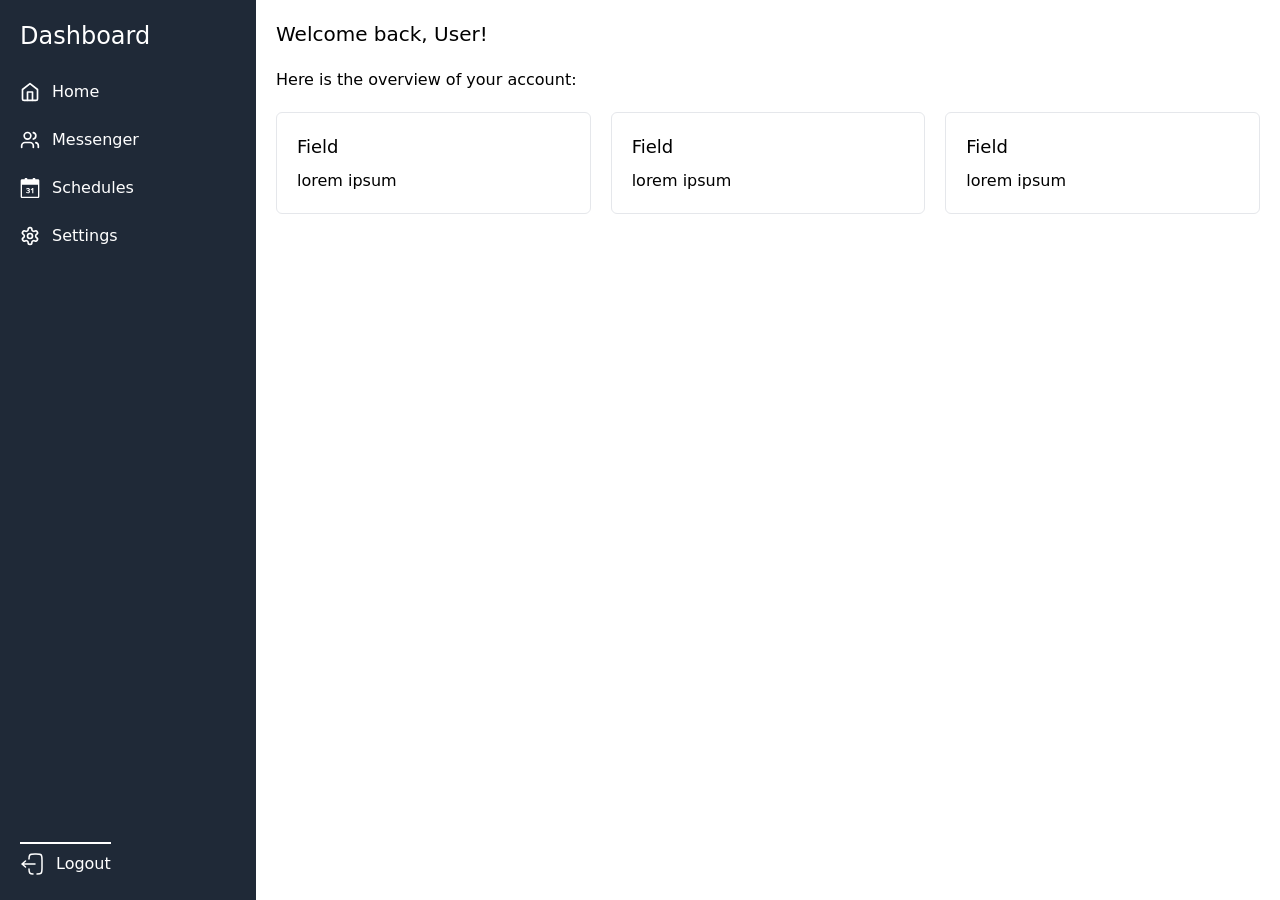
==== public/page_index.html @ b96d60a2 "UI for schedule" ====
<!DOCTYPE html>
<html lang="en">
<head>
    <meta charset="UTF-8">
    <meta name="viewport" content="width=device-width, initial-scale=1.0">
    <title>index</title>
    <!-- Include Tailwind CSS -->
    <link rel="stylesheet" href="styles.css">
    <script src="script.js" defer></script>
    <style>
      .container {
      position: relative;
      height: 200px; /* Set the height of your container */
      border: 1px solid #ccc; /* Optional: Add a border for better visualization */
    }

    .bottom-content {
      position: absolute;
      bottom: 1em;
    }
    </style>
    <!--  -->
</head>
<body>
  <div class="h-screen w-full flex flex-col lg:flex-row">
    <nav class="w-full lg:w-64 bg-gray-800 text-white p-5">
      <h1 class="text-2xl mb-5">Dashboard</h1>
      <ul class="space-y-2">
        <li>
          <a class="flex items-center gap-3 py-2" href="#">
            <svg
              xmlns="http://www.w3.org/2000/svg"
              width="24"
              height="24"
              viewBox="0 0 24 24"
              fill="none"
              stroke="currentColor"
              stroke-width="2"
              stroke-linecap="round"
              stroke-linejoin="round"
              class="h-5 w-5"
            >
              <path d="m3 9 9-7 9 7v11a2 2 0 0 1-2 2H5a2 2 0 0 1-2-2z"></path>
              <polyline points="9 22 9 12 15 12 15 22"></polyline>
            </svg>
            <span>Home</span>
          </a>
        </li>
        <li>
          <a class="flex items-center gap-3 py-2" href="page_chatwindow-main.html">
            <svg
              xmlns="http://www.w3.org/2000/svg"
              width="24"
              height="24"
              viewBox="0 0 24 24"
              fill="none"
              stroke="currentColor"
              stroke-width="2"
              stroke-linecap="round"
              stroke-linejoin="round"
              class="h-5 w-5"
            >
              <path d="M16 21v-2a4 4 0 0 0-4-4H6a4 4 0 0 0-4 4v2"></path>
              <circle cx="9" cy="7" r="4"></circle>
              <path d="M22 21v-2a4 4 0 0 0-3-3.87"></path>
              <path d="M16 3.13a4 4 0 0 1 0 7.75"></path>
            </svg>
            <span>Messenger</span>
          </a>
        </li>
        <li>
          <a class="flex items-center gap-3 py-2" href="page_schedules-main.html">
            <svg 
              width="24" 
              height="24" 
              class="h-5 w-5" 
              viewBox="-0.5 0 15 15" 
              xmlns="http://www.w3.org/2000/svg" 
              fill="#ffffff"
              >
              <g 
              id="SVGRepo_tracerCarrier" stroke-linecap="round" stroke-linejoin="round"></g><g id="SVGRepo_iconCarrier"> <path fill="#ffffff" fill-rule="evenodd" d="M107,154.006845 C107,153.45078 107.449949,153 108.006845,153 L119.993155,153 C120.54922,153 121,153.449949 121,154.006845 L121,165.993155 C121,166.54922 120.550051,167 119.993155,167 L108.006845,167 C107.45078,167 107,166.550051 107,165.993155 L107,154.006845 Z M108,157 L120,157 L120,166 L108,166 L108,157 Z M116.5,163.5 L116.5,159.5 L115.757485,159.5 L114.5,160.765367 L114.98503,161.275112 L115.649701,160.597451 L115.649701,163.5 L116.5,163.5 Z M112.5,163.5 C113.412548,163.5 114,163.029753 114,162.362119 C114,161.781567 113.498099,161.473875 113.110266,161.433237 C113.532319,161.357765 113.942966,161.038462 113.942966,160.550798 C113.942966,159.906386 113.395437,159.5 112.505703,159.5 C111.838403,159.5 111.359316,159.761248 111.051331,160.115385 L111.456274,160.632075 C111.724335,160.370827 112.055133,160.231495 112.425856,160.231495 C112.819392,160.231495 113.13308,160.382438 113.13308,160.690131 C113.13308,160.974601 112.847909,161.102322 112.425856,161.102322 C112.28327,161.102322 112.020913,161.102322 111.952471,161.096517 L111.952471,161.839623 C112.009506,161.833817 112.26616,161.828012 112.425856,161.828012 C112.956274,161.828012 113.190114,161.967344 113.190114,162.275036 C113.190114,162.565312 112.93346,162.768505 112.471483,162.768505 C112.10076,162.768505 111.684411,162.605951 111.427757,162.327286 L111,162.87881 C111.279468,163.227141 111.804183,163.5 112.5,163.5 Z M110,152.5 C110,152.223858 110.214035,152 110.504684,152 L111.495316,152 C111.774045,152 112,152.231934 112,152.5 L112,153 L110,153 L110,152.5 Z M116,152.5 C116,152.223858 116.214035,152 116.504684,152 L117.495316,152 C117.774045,152 118,152.231934 118,152.5 L118,153 L116,153 L116,152.5 Z" transform="translate(-107 -152)"></path> </g>
            </svg>
            <span>Schedules</span>
          </a>
        </li>
        <li>
          <a class="flex items-center gap-3 py-2" href="#">
            <svg
              xmlns="http://www.w3.org/2000/svg"
              width="24"
              height="24"
              viewBox="0 0 24 24"
              fill="none"
              stroke="currentColor"
              stroke-width="2"
              stroke-linecap="round"
              stroke-linejoin="round"
              class="h-5 w-5"
            >
              <path d="M12.22 2h-.44a2 2 0 0 0-2 2v.18a2 2 0 0 1-1 1.73l-.43.25a2 2 0 0 1-2 0l-.15-.08a2 2 0 0 0-2.73.73l-.22.38a2 2 0 0 0 .73 2.73l.15.1a2 2 0 0 1 1 1.72v.51a2 2 0 0 1-1 1.74l-.15.09a2 2 0 0 0-.73 2.73l.22.38a2 2 0 0 0 2.73.73l.15-.08a2 2 0 0 1 2 0l.43.25a2 2 0 0 1 1 1.73V20a2 2 0 0 0 2 2h.44a2 2 0 0 0 2-2v-.18a2 2 0 0 1 1-1.73l.43-.25a2 2 0 0 1 2 0l.15.08a2 2 0 0 0 2.73-.73l.22-.39a2 2 0 0 0-.73-2.73l-.15-.08a2 2 0 0 1-1-1.74v-.5a2 2 0 0 1 1-1.74l.15-.09a2 2 0 0 0 .73-2.73l-.22-.38a2 2 0 0 0-2.73-.73l-.15.08a2 2 0 0 1-2 0l-.43-.25a2 2 0 0 1-1-1.73V4a2 2 0 0 0-2-2z"></path>
              <circle cx="12" cy="12" r="3"></circle>
            </svg>
            <span>Settings</span>
          </a>
          <a href="page_universal_login.html" class="flex items-center gap-3 py-2 bottom-content border-t-2 border-white">
            <svg 
            width="24" 
            height="24" 
            viewBox="0 0 24 24" 
            fill="none" 
            xmlns="http://www.w3.org/2000/svg" 
            stroke="#ffffff"
            >
            <path d="M15 12L2 12M2 12L5.5 9M2 12L5.5 15" stroke="#ffffff" stroke-width="1.5" stroke-linecap="round" stroke-linejoin="round"></path> 
            <path d="M9.00195 7C9.01406 4.82497 9.11051 3.64706 9.87889 2.87868C10.7576 2 12.1718 2 15.0002 2L16.0002 2C18.8286 2 20.2429 2 21.1215 2.87868C22.0002 3.75736 22.0002 5.17157 22.0002 8L22.0002 16C22.0002 18.8284 22.0002 20.2426 21.1215 21.1213C20.3531 21.8897 19.1752 21.9862 17 21.9983M9.00195 17C9.01406 19.175 9.11051 20.3529 9.87889 21.1213C10.5202 21.7626 11.4467 21.9359 13 21.9827" stroke="#ffffff" stroke-width="1.5" stroke-linecap="round"></path>
          </svg>
            <span>Logout</span>
          </a>
        </li>
      </ul>
    </nav>
    <main class="flex-1 p-5">
      <h2 class="text-xl mb-5">Welcome back, User!</h2>
      <p>Here is the overview of your account:</p>
      <div class="grid grid-cols-1 md:grid-cols-2 lg:grid-cols-3 gap-5 mt-5">
        <div class="p-5 border rounded-md">
          <h3 class="text-lg mb-2">Field</h3>
          <p>lorem ipsum</p>
        </div>
        <div class="p-5 border rounded-md">
          <h3 class="text-lg mb-2">Field</h3>
          <p>lorem ipsum</p>
        </div>
        <div class="p-5 border rounded-md">
          <h3 class="text-lg mb-2">Field</h3>
          <p>lorem ipsum</p>
        </div>
      </div>
    </main>
  </div>
</body>
</html>
---- public/styles.css ----
/*
! tailwindcss v3.3.5 | MIT License | https://tailwindcss.com
*/

/*
1. Prevent padding and border from affecting element width. (https://github.com/mozdevs/cssremedy/issues/4)
2. Allow adding a border to an element by just adding a border-width. (https://github.com/tailwindcss/tailwindcss/pull/116)
*/

*,
::before,
::after {
  box-sizing: border-box;
  /* 1 */
  border-width: 0;
  /* 2 */
  border-style: solid;
  /* 2 */
  border-color: #e5e7eb;
  /* 2 */
}

::before,
::after {
  --tw-content: '';
}

/*
1. Use a consistent sensible line-height in all browsers.
2. Prevent adjustments of font size after orientation changes in iOS.
3. Use a more readable tab size.
4. Use the user's configured `sans` font-family by default.
5. Use the user's configured `sans` font-feature-settings by default.
6. Use the user's configured `sans` font-variation-settings by default.
*/

html {
  line-height: 1.5;
  /* 1 */
  -webkit-text-size-adjust: 100%;
  /* 2 */
  -moz-tab-size: 4;
  /* 3 */
  -o-tab-size: 4;
     tab-size: 4;
  /* 3 */
  font-family: ui-sans-serif, system-ui, -apple-system, BlinkMacSystemFont, "Segoe UI", Roboto, "Helvetica Neue", Arial, "Noto Sans", sans-serif, "Apple Color Emoji", "Segoe UI Emoji", "Segoe UI Symbol", "Noto Color Emoji";
  /* 4 */
  font-feature-settings: normal;
  /* 5 */
  font-variation-settings: normal;
  /* 6 */
}

/*
1. Remove the margin in all browsers.
2. Inherit line-height from `html` so users can set them as a class directly on the `html` element.
*/

body {
  margin: 0;
  /* 1 */
  line-height: inherit;
  /* 2 */
}

/*
1. Add the correct height in Firefox.
2. Correct the inheritance of border color in Firefox. (https://bugzilla.mozilla.org/show_bug.cgi?id=190655)
3. Ensure horizontal rules are visible by default.
*/

hr {
  height: 0;
  /* 1 */
  color: inherit;
  /* 2 */
  border-top-width: 1px;
  /* 3 */
}

/*
Add the correct text decoration in Chrome, Edge, and Safari.
*/

abbr:where([title]) {
  -webkit-text-decoration: underline dotted;
          text-decoration: underline dotted;
}

/*
Remove the default font size and weight for headings.
*/

h1,
h2,
h3,
h4,
h5,
h6 {
  font-size: inherit;
  font-weight: inherit;
}

/*
Reset links to optimize for opt-in styling instead of opt-out.
*/

a {
  color: inherit;
  text-decoration: inherit;
}

/*
Add the correct font weight in Edge and Safari.
*/

b,
strong {
  font-weight: bolder;
}

/*
1. Use the user's configured `mono` font family by default.
2. Correct the odd `em` font sizing in all browsers.
*/

code,
kbd,
samp,
pre {
  font-family: ui-monospace, SFMono-Regular, Menlo, Monaco, Consolas, "Liberation Mono", "Courier New", monospace;
  /* 1 */
  font-size: 1em;
  /* 2 */
}

/*
Add the correct font size in all browsers.
*/

small {
  font-size: 80%;
}

/*
Prevent `sub` and `sup` elements from affecting the line height in all browsers.
*/

sub,
sup {
  font-size: 75%;
  line-height: 0;
  position: relative;
  vertical-align: baseline;
}

sub {
  bottom: -0.25em;
}

sup {
  top: -0.5em;
}

/*
1. Remove text indentation from table contents in Chrome and Safari. (https://bugs.chromium.org/p/chromium/issues/detail?id=999088, https://bugs.webkit.org/show_bug.cgi?id=201297)
2. Correct table border color inheritance in all Chrome and Safari. (https://bugs.chromium.org/p/chromium/issues/detail?id=935729, https://bugs.webkit.org/show_bug.cgi?id=195016)
3. Remove gaps between table borders by default.
*/

table {
  text-indent: 0;
  /* 1 */
  border-color: inherit;
  /* 2 */
  border-collapse: collapse;
  /* 3 */
}

/*
1. Change the font styles in all browsers.
2. Remove the margin in Firefox and Safari.
3. Remove default padding in all browsers.
*/

button,
input,
optgroup,
select,
textarea {
  font-family: inherit;
  /* 1 */
  font-feature-settings: inherit;
  /* 1 */
  font-variation-settings: inherit;
  /* 1 */
  font-size: 100%;
  /* 1 */
  font-weight: inherit;
  /* 1 */
  line-height: inherit;
  /* 1 */
  color: inherit;
  /* 1 */
  margin: 0;
  /* 2 */
  padding: 0;
  /* 3 */
}

/*
Remove the inheritance of text transform in Edge and Firefox.
*/

button,
select {
  text-transform: none;
}

/*
1. Correct the inability to style clickable types in iOS and Safari.
2. Remove default button styles.
*/

button,
[type='button'],
[type='reset'],
[type='submit'] {
  -webkit-appearance: button;
  /* 1 */
  background-color: transparent;
  /* 2 */
  background-image: none;
  /* 2 */
}

/*
Use the modern Firefox focus style for all focusable elements.
*/

:-moz-focusring {
  outline: auto;
}

/*
Remove the additional `:invalid` styles in Firefox. (https://github.com/mozilla/gecko-dev/blob/2f9eacd9d3d995c937b4251a5557d95d494c9be1/layout/style/res/forms.css#L728-L737)
*/

:-moz-ui-invalid {
  box-shadow: none;
}

/*
Add the correct vertical alignment in Chrome and Firefox.
*/

progress {
  vertical-align: baseline;
}

/*
Correct the cursor style of increment and decrement buttons in Safari.
*/

::-webkit-inner-spin-button,
::-webkit-outer-spin-button {
  height: auto;
}

/*
1. Correct the odd appearance in Chrome and Safari.
2. Correct the outline style in Safari.
*/

[type='search'] {
  -webkit-appearance: textfield;
  /* 1 */
  outline-offset: -2px;
  /* 2 */
}

/*
Remove the inner padding in Chrome and Safari on macOS.
*/

::-webkit-search-decoration {
  -webkit-appearance: none;
}

/*
1. Correct the inability to style clickable types in iOS and Safari.
2. Change font properties to `inherit` in Safari.
*/

::-webkit-file-upload-button {
  -webkit-appearance: button;
  /* 1 */
  font: inherit;
  /* 2 */
}

/*
Add the correct display in Chrome and Safari.
*/

summary {
  display: list-item;
}

/*
Removes the default spacing and border for appropriate elements.
*/

blockquote,
dl,
dd,
h1,
h2,
h3,
h4,
h5,
h6,
hr,
figure,
p,
pre {
  margin: 0;
}

fieldset {
  margin: 0;
  padding: 0;
}

legend {
  padding: 0;
}

ol,
ul,
menu {
  list-style: none;
  margin: 0;
  padding: 0;
}

/*
Reset default styling for dialogs.
*/

dialog {
  padding: 0;
}

/*
Prevent resizing textareas horizontally by default.
*/

textarea {
  resize: vertical;
}

/*
1. Reset the default placeholder opacity in Firefox. (https://github.com/tailwindlabs/tailwindcss/issues/3300)
2. Set the default placeholder color to the user's configured gray 400 color.
*/

input::-moz-placeholder, textarea::-moz-placeholder {
  opacity: 1;
  /* 1 */
  color: #9ca3af;
  /* 2 */
}

input::placeholder,
textarea::placeholder {
  opacity: 1;
  /* 1 */
  color: #9ca3af;
  /* 2 */
}

/*
Set the default cursor for buttons.
*/

button,
[role="button"] {
  cursor: pointer;
}

/*
Make sure disabled buttons don't get the pointer cursor.
*/

:disabled {
  cursor: default;
}

/*
1. Make replaced elements `display: block` by default. (https://github.com/mozdevs/cssremedy/issues/14)
2. Add `vertical-align: middle` to align replaced elements more sensibly by default. (https://github.com/jensimmons/cssremedy/issues/14#issuecomment-634934210)
   This can trigger a poorly considered lint error in some tools but is included by design.
*/

img,
svg,
video,
canvas,
audio,
iframe,
embed,
object {
  display: block;
  /* 1 */
  vertical-align: middle;
  /* 2 */
}

/*
Constrain images and videos to the parent width and preserve their intrinsic aspect ratio. (https://github.com/mozdevs/cssremedy/issues/14)
*/

img,
video {
  max-width: 100%;
  height: auto;
}

/* Make elements with the HTML hidden attribute stay hidden by default */

[hidden] {
  display: none;
}

*, ::before, ::after {
  --tw-border-spacing-x: 0;
  --tw-border-spacing-y: 0;
  --tw-translate-x: 0;
  --tw-translate-y: 0;
  --tw-rotate: 0;
  --tw-skew-x: 0;
  --tw-skew-y: 0;
  --tw-scale-x: 1;
  --tw-scale-y: 1;
  --tw-pan-x:  ;
  --tw-pan-y:  ;
  --tw-pinch-zoom:  ;
  --tw-scroll-snap-strictness: proximity;
  --tw-gradient-from-position:  ;
  --tw-gradient-via-position:  ;
  --tw-gradient-to-position:  ;
  --tw-ordinal:  ;
  --tw-slashed-zero:  ;
  --tw-numeric-figure:  ;
  --tw-numeric-spacing:  ;
  --tw-numeric-fraction:  ;
  --tw-ring-inset:  ;
  --tw-ring-offset-width: 0px;
  --tw-ring-offset-color: #fff;
  --tw-ring-color: rgb(59 130 246 / 0.5);
  --tw-ring-offset-shadow: 0 0 #0000;
  --tw-ring-shadow: 0 0 #0000;
  --tw-shadow: 0 0 #0000;
  --tw-shadow-colored: 0 0 #0000;
  --tw-blur:  ;
  --tw-brightness:  ;
  --tw-contrast:  ;
  --tw-grayscale:  ;
  --tw-hue-rotate:  ;
  --tw-invert:  ;
  --tw-saturate:  ;
  --tw-sepia:  ;
  --tw-drop-shadow:  ;
  --tw-backdrop-blur:  ;
  --tw-backdrop-brightness:  ;
  --tw-backdrop-contrast:  ;
  --tw-backdrop-grayscale:  ;
  --tw-backdrop-hue-rotate:  ;
  --tw-backdrop-invert:  ;
  --tw-backdrop-opacity:  ;
  --tw-backdrop-saturate:  ;
  --tw-backdrop-sepia:  ;
}

::backdrop {
  --tw-border-spacing-x: 0;
  --tw-border-spacing-y: 0;
  --tw-translate-x: 0;
  --tw-translate-y: 0;
  --tw-rotate: 0;
  --tw-skew-x: 0;
  --tw-skew-y: 0;
  --tw-scale-x: 1;
  --tw-scale-y: 1;
  --tw-pan-x:  ;
  --tw-pan-y:  ;
  --tw-pinch-zoom:  ;
  --tw-scroll-snap-strictness: proximity;
  --tw-gradient-from-position:  ;
  --tw-gradient-via-position:  ;
  --tw-gradient-to-position:  ;
  --tw-ordinal:  ;
  --tw-slashed-zero:  ;
  --tw-numeric-figure:  ;
  --tw-numeric-spacing:  ;
  --tw-numeric-fraction:  ;
  --tw-ring-inset:  ;
  --tw-ring-offset-width: 0px;
  --tw-ring-offset-color: #fff;
  --tw-ring-color: rgb(59 130 246 / 0.5);
  --tw-ring-offset-shadow: 0 0 #0000;
  --tw-ring-shadow: 0 0 #0000;
  --tw-shadow: 0 0 #0000;
  --tw-shadow-colored: 0 0 #0000;
  --tw-blur:  ;
  --tw-brightness:  ;
  --tw-contrast:  ;
  --tw-grayscale:  ;
  --tw-hue-rotate:  ;
  --tw-invert:  ;
  --tw-saturate:  ;
  --tw-sepia:  ;
  --tw-drop-shadow:  ;
  --tw-backdrop-blur:  ;
  --tw-backdrop-brightness:  ;
  --tw-backdrop-contrast:  ;
  --tw-backdrop-grayscale:  ;
  --tw-backdrop-hue-rotate:  ;
  --tw-backdrop-invert:  ;
  --tw-backdrop-opacity:  ;
  --tw-backdrop-saturate:  ;
  --tw-backdrop-sepia:  ;
}

.container {
  width: 100%;
}

@media (min-width: 640px) {
  .container {
    max-width: 640px;
  }
}

@media (min-width: 768px) {
  .container {
    max-width: 768px;
  }
}

@media (min-width: 1024px) {
  .container {
    max-width: 1024px;
  }
}

@media (min-width: 1280px) {
  .container {
    max-width: 1280px;
  }
}

@media (min-width: 1536px) {
  .container {
    max-width: 1536px;
  }
}

.absolute {
  position: absolute;
}

.relative {
  position: relative;
}

.left-2 {
  left: 0.5rem;
}

.left-2\.5 {
  left: 0.625rem;
}

.right-0 {
  right: 0px;
}

.right-2 {
  right: 0.5rem;
}

.right-2\.5 {
  right: 0.625rem;
}

.top-0 {
  top: 0px;
}

.top-3 {
  top: 0.75rem;
}

.col-span-1 {
  grid-column: span 1 / span 1;
}

.col-span-2 {
  grid-column: span 2 / span 2;
}

.col-span-3 {
  grid-column: span 3 / span 3;
}

.m-0 {
  margin: 0px;
}

.mx-auto {
  margin-left: auto;
  margin-right: auto;
}

.my-5 {
  margin-top: 1.25rem;
  margin-bottom: 1.25rem;
}

.mb-2 {
  margin-bottom: 0.5rem;
}

.mb-5 {
  margin-bottom: 1.25rem;
}

.mr-2 {
  margin-right: 0.5rem;
}

.mt-5 {
  margin-top: 1.25rem;
}

.block {
  display: block;
}

.flex {
  display: flex;
}

.inline-flex {
  display: inline-flex;
}

.grid {
  display: grid;
}

.h-10 {
  height: 2.5rem;
}

.h-3 {
  height: 0.75rem;
}

.h-4 {
  height: 1rem;
}

.h-5 {
  height: 1.25rem;
}

.h-6 {
  height: 1.5rem;
}

.h-auto {
  height: auto;
}

.h-full {
  height: 100%;
}

.h-screen {
  height: 100vh;
}

.min-h-screen {
  min-height: 100vh;
}

.w-10 {
  width: 2.5rem;
}

.w-3 {
  width: 0.75rem;
}

.w-4 {
  width: 1rem;
}

.w-5 {
  width: 1.25rem;
}

.w-6 {
  width: 1.5rem;
}

.w-80 {
  width: 20rem;
}

.w-full {
  width: 100%;
}

.max-w-5xl {
  max-width: 64rem;
}

.max-w-sm {
  max-width: 24rem;
}

.flex-1 {
  flex: 1 1 0%;
}

.shrink-0 {
  flex-shrink: 0;
}

.flex-grow {
  flex-grow: 1;
}

.transform {
  transform: translate(var(--tw-translate-x), var(--tw-translate-y)) rotate(var(--tw-rotate)) skewX(var(--tw-skew-x)) skewY(var(--tw-skew-y)) scaleX(var(--tw-scale-x)) scaleY(var(--tw-scale-y));
}

.grid-cols-1 {
  grid-template-columns: repeat(1, minmax(0, 1fr));
}

.flex-col {
  flex-direction: column;
}

.items-end {
  align-items: flex-end;
}

.items-center {
  align-items: center;
}

.justify-center {
  justify-content: center;
}

.justify-between {
  justify-content: space-between;
}

.gap-1 {
  gap: 0.25rem;
}

.gap-2 {
  gap: 0.5rem;
}

.gap-3 {
  gap: 0.75rem;
}

.gap-4 {
  gap: 1rem;
}

.gap-5 {
  gap: 1.25rem;
}

.space-x-2 > :not([hidden]) ~ :not([hidden]) {
  --tw-space-x-reverse: 0;
  margin-right: calc(0.5rem * var(--tw-space-x-reverse));
  margin-left: calc(0.5rem * calc(1 - var(--tw-space-x-reverse)));
}

.space-y-2 > :not([hidden]) ~ :not([hidden]) {
  --tw-space-y-reverse: 0;
  margin-top: calc(0.5rem * calc(1 - var(--tw-space-y-reverse)));
  margin-bottom: calc(0.5rem * var(--tw-space-y-reverse));
}

.space-y-4 > :not([hidden]) ~ :not([hidden]) {
  --tw-space-y-reverse: 0;
  margin-top: calc(1rem * calc(1 - var(--tw-space-y-reverse)));
  margin-bottom: calc(1rem * var(--tw-space-y-reverse));
}

.space-y-6 > :not([hidden]) ~ :not([hidden]) {
  --tw-space-y-reverse: 0;
  margin-top: calc(1.5rem * calc(1 - var(--tw-space-y-reverse)));
  margin-bottom: calc(1.5rem * var(--tw-space-y-reverse));
}

.overflow-auto {
  overflow: auto;
}

.overflow-visible {
  overflow: visible;
}

.rounded-full {
  border-radius: 9999px;
}

.rounded-lg {
  border-radius: 0.5rem;
}

.rounded-md {
  border-radius: 0.375rem;
}

.border {
  border-width: 1px;
}

.border-2 {
  border-width: 2px;
}

.border-x-2 {
  border-left-width: 2px;
  border-right-width: 2px;
}

.border-y-2 {
  border-top-width: 2px;
  border-bottom-width: 2px;
}

.border-b {
  border-bottom-width: 1px;
}

.border-b-2 {
  border-bottom-width: 2px;
}

.border-r {
  border-right-width: 1px;
}

.border-t {
  border-top-width: 1px;
}

.border-t-2 {
  border-top-width: 2px;
}

.border-gray-200 {
  --tw-border-opacity: 1;
  border-color: rgb(229 231 235 / var(--tw-border-opacity));
}

.border-white {
  --tw-border-opacity: 1;
  border-color: rgb(255 255 255 / var(--tw-border-opacity));
}

.border-zinc-200 {
  --tw-border-opacity: 1;
  border-color: rgb(228 228 231 / var(--tw-border-opacity));
}

.bg-\[\#4285F4\] {
  --tw-bg-opacity: 1;
  background-color: rgb(66 133 244 / var(--tw-bg-opacity));
}

.bg-black {
  --tw-bg-opacity: 1;
  background-color: rgb(0 0 0 / var(--tw-bg-opacity));
}

.bg-gray-100 {
  --tw-bg-opacity: 1;
  background-color: rgb(243 244 246 / var(--tw-bg-opacity));
}

.bg-gray-800 {
  --tw-bg-opacity: 1;
  background-color: rgb(31 41 55 / var(--tw-bg-opacity));
}

.bg-green-600 {
  --tw-bg-opacity: 1;
  background-color: rgb(22 163 74 / var(--tw-bg-opacity));
}

.bg-white {
  --tw-bg-opacity: 1;
  background-color: rgb(255 255 255 / var(--tw-bg-opacity));
}

.bg-zinc-200 {
  --tw-bg-opacity: 1;
  background-color: rgb(228 228 231 / var(--tw-bg-opacity));
}

.bg-cover {
  background-size: cover;
}

.bg-center {
  background-position: center;
}

.bg-no-repeat {
  background-repeat: no-repeat;
}

.p-0 {
  padding: 0px;
}

.p-2 {
  padding: 0.5rem;
}

.p-4 {
  padding: 1rem;
}

.p-5 {
  padding: 1.25rem;
}

.p-6 {
  padding: 1.5rem;
}

.px-3 {
  padding-left: 0.75rem;
  padding-right: 0.75rem;
}

.px-4 {
  padding-left: 1rem;
  padding-right: 1rem;
}

.py-1 {
  padding-top: 0.25rem;
  padding-bottom: 0.25rem;
}

.py-2 {
  padding-top: 0.5rem;
  padding-bottom: 0.5rem;
}

.pl-8 {
  padding-left: 2rem;
}

.pr-2 {
  padding-right: 0.5rem;
}

.pt-3 {
  padding-top: 0.75rem;
}

.text-center {
  text-align: center;
}

.text-2xl {
  font-size: 1.5rem;
  line-height: 2rem;
}

.text-3xl {
  font-size: 1.875rem;
  line-height: 2.25rem;
}

.text-lg {
  font-size: 1.125rem;
  line-height: 1.75rem;
}

.text-sm {
  font-size: 0.875rem;
  line-height: 1.25rem;
}

.text-xl {
  font-size: 1.25rem;
  line-height: 1.75rem;
}

.text-xs {
  font-size: 0.75rem;
  line-height: 1rem;
}

.font-bold {
  font-weight: 700;
}

.font-medium {
  font-weight: 500;
}

.font-semibold {
  font-weight: 600;
}

.leading-none {
  line-height: 1;
}

.text-blue-500 {
  --tw-text-opacity: 1;
  color: rgb(59 130 246 / var(--tw-text-opacity));
}

.text-green-600 {
  --tw-text-opacity: 1;
  color: rgb(22 163 74 / var(--tw-text-opacity));
}

.text-slate-800 {
  --tw-text-opacity: 1;
  color: rgb(30 41 59 / var(--tw-text-opacity));
}

.text-white {
  --tw-text-opacity: 1;
  color: rgb(255 255 255 / var(--tw-text-opacity));
}

.text-zinc-400 {
  --tw-text-opacity: 1;
  color: rgb(161 161 170 / var(--tw-text-opacity));
}

.text-zinc-500 {
  --tw-text-opacity: 1;
  color: rgb(113 113 122 / var(--tw-text-opacity));
}

.shadow-lg {
  --tw-shadow: 0 10px 15px -3px rgb(0 0 0 / 0.1), 0 4px 6px -4px rgb(0 0 0 / 0.1);
  --tw-shadow-colored: 0 10px 15px -3px var(--tw-shadow-color), 0 4px 6px -4px var(--tw-shadow-color);
  box-shadow: var(--tw-ring-offset-shadow, 0 0 #0000), var(--tw-ring-shadow, 0 0 #0000), var(--tw-shadow);
}

.shadow-sm {
  --tw-shadow: 0 1px 2px 0 rgb(0 0 0 / 0.05);
  --tw-shadow-colored: 0 1px 2px 0 var(--tw-shadow-color);
  box-shadow: var(--tw-ring-offset-shadow, 0 0 #0000), var(--tw-ring-shadow, 0 0 #0000), var(--tw-shadow);
}

.transition-colors {
  transition-property: color, background-color, border-color, text-decoration-color, fill, stroke;
  transition-timing-function: cubic-bezier(0.4, 0, 0.2, 1);
  transition-duration: 150ms;
}

.file\:border-0::file-selector-button {
  border-width: 0px;
}

.file\:bg-transparent::file-selector-button {
  background-color: transparent;
}

.file\:text-sm::file-selector-button {
  font-size: 0.875rem;
  line-height: 1.25rem;
}

.file\:font-medium::file-selector-button {
  font-weight: 500;
}

.hover\:text-blue-700:hover {
  --tw-text-opacity: 1;
  color: rgb(29 78 216 / var(--tw-text-opacity));
}

.hover\:underline:hover {
  text-decoration-line: underline;
}

.focus-visible\:outline-none:focus-visible {
  outline: 2px solid transparent;
  outline-offset: 2px;
}

.focus-visible\:ring-2:focus-visible {
  --tw-ring-offset-shadow: var(--tw-ring-inset) 0 0 0 var(--tw-ring-offset-width) var(--tw-ring-offset-color);
  --tw-ring-shadow: var(--tw-ring-inset) 0 0 0 calc(2px + var(--tw-ring-offset-width)) var(--tw-ring-color);
  box-shadow: var(--tw-ring-offset-shadow), var(--tw-ring-shadow), var(--tw-shadow, 0 0 #0000);
}

.focus-visible\:ring-offset-2:focus-visible {
  --tw-ring-offset-width: 2px;
}

.disabled\:pointer-events-none:disabled {
  pointer-events: none;
}

.disabled\:cursor-not-allowed:disabled {
  cursor: not-allowed;
}

.disabled\:opacity-50:disabled {
  opacity: 0.5;
}

.peer:disabled ~ .peer-disabled\:cursor-not-allowed {
  cursor: not-allowed;
}

.peer:disabled ~ .peer-disabled\:opacity-70 {
  opacity: 0.7;
}

@media (prefers-color-scheme: dark) {
  .dark\:border-gray-700 {
    --tw-border-opacity: 1;
    border-color: rgb(55 65 81 / var(--tw-border-opacity));
  }

  .dark\:border-zinc-700 {
    --tw-border-opacity: 1;
    border-color: rgb(63 63 70 / var(--tw-border-opacity));
  }

  .dark\:bg-zinc-700 {
    --tw-bg-opacity: 1;
    background-color: rgb(63 63 70 / var(--tw-bg-opacity));
  }

  .dark\:bg-zinc-800 {
    --tw-bg-opacity: 1;
    background-color: rgb(39 39 42 / var(--tw-bg-opacity));
  }

  .dark\:text-zinc-300 {
    --tw-text-opacity: 1;
    color: rgb(212 212 216 / var(--tw-text-opacity));
  }

  .dark\:text-zinc-400 {
    --tw-text-opacity: 1;
    color: rgb(161 161 170 / var(--tw-text-opacity));
  }
}

@media (min-width: 640px) {
  .sm\:grid-cols-2 {
    grid-template-columns: repeat(2, minmax(0, 1fr));
  }
}

@media (min-width: 768px) {
  .md\:grid {
    display: grid;
  }

  .md\:grid-cols-2 {
    grid-template-columns: repeat(2, minmax(0, 1fr));
  }

  .md\:grid-cols-5 {
    grid-template-columns: repeat(5, minmax(0, 1fr));
  }

  .md\:grid-cols-6 {
    grid-template-columns: repeat(6, minmax(0, 1fr));
  }
}

@media (min-width: 1024px) {
  .lg\:w-64 {
    width: 16rem;
  }

  .lg\:grid-cols-3 {
    grid-template-columns: repeat(3, minmax(0, 1fr));
  }

  .lg\:flex-row {
    flex-direction: row;
  }
}

@media (min-width: 1280px) {
  .xl\:grid-cols-5 {
    grid-template-columns: repeat(5, minmax(0, 1fr));
  }
}
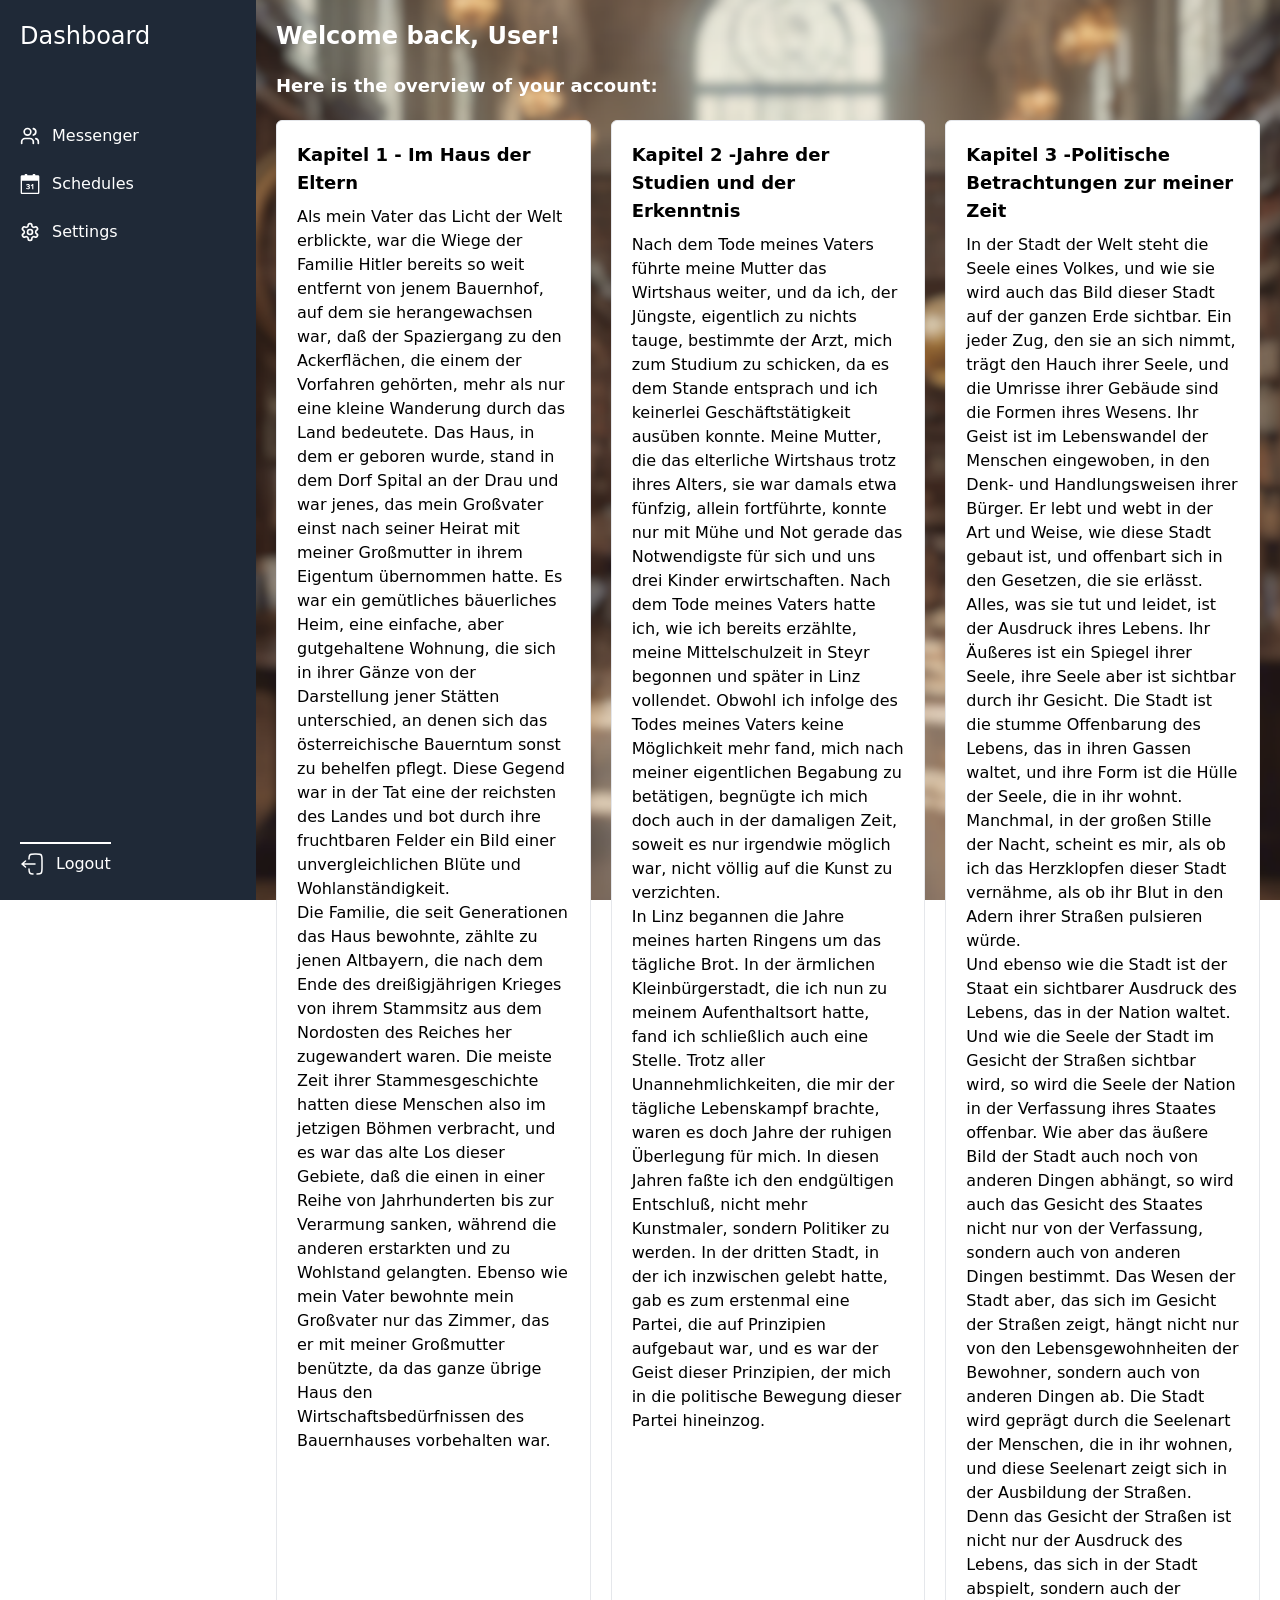
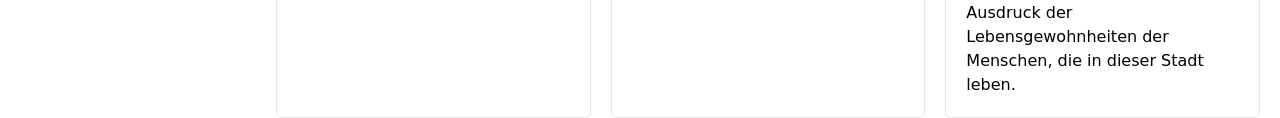
==== commit f7bb75b2: "Schedule layout is done" ====
--- a/public/page_index.html
+++ b/public/page_index.html
@@ -26,28 +26,8 @@
     <nav class="w-full lg:w-64 bg-gray-800 text-white p-5">
       <h1 class="text-2xl mb-5">Dashboard</h1>
       <ul class="space-y-2">
-        <li>
-          <a class="flex items-center gap-3 py-2" href="#">
-            <svg
-              xmlns="http://www.w3.org/2000/svg"
-              width="24"
-              height="24"
-              viewBox="0 0 24 24"
-              fill="none"
-              stroke="currentColor"
-              stroke-width="2"
-              stroke-linecap="round"
-              stroke-linejoin="round"
-              class="h-5 w-5"
-            >
-              <path d="m3 9 9-7 9 7v11a2 2 0 0 1-2 2H5a2 2 0 0 1-2-2z"></path>
-              <polyline points="9 22 9 12 15 12 15 22"></polyline>
-            </svg>
-            <span>Home</span>
-          </a>
-        </li>
-        <li>
-          <a class="flex items-center gap-3 py-2" href="page_chatwindow-main.html">
+        <li class="mt-16">
+          <a class="hover:ml-1 flex items-center gap-3 py-2" href="page_chatwindow-main.html">
             <svg
               xmlns="http://www.w3.org/2000/svg"
               width="24"
@@ -69,7 +49,7 @@
           </a>
         </li>
         <li>
-          <a class="flex items-center gap-3 py-2" href="page_schedules-main.html">
+          <a class="hover:ml-1 flex items-center gap-3 py-2" href="page_schedules-main.html">
             <svg 
               width="24" 
               height="24" 
@@ -85,7 +65,7 @@
           </a>
         </li>
         <li>
-          <a class="flex items-center gap-3 py-2" href="#">
+          <a class="hover:ml-1 flex items-center gap-3 py-2" href="#">
             <svg
               xmlns="http://www.w3.org/2000/svg"
               width="24"
@@ -120,21 +100,24 @@
         </li>
       </ul>
     </nav>
-    <main class="flex-1 p-5">
-      <h2 class="text-xl mb-5">Welcome back, User!</h2>
-      <p>Here is the overview of your account:</p>
+    <main class="flex-1 p-5 bg-center bg-cover bg-no-repeat"style="background-image: url('img/library_blur.png');">
+      <h2 class="text-2xl mb-5 text-white font-bold">Welcome back, User!</h2>
+      <p class="text-lg text-white font-semibold">Here is the overview of your account:</p>
       <div class="grid grid-cols-1 md:grid-cols-2 lg:grid-cols-3 gap-5 mt-5">
-        <div class="p-5 border rounded-md">
-          <h3 class="text-lg mb-2">Field</h3>
-          <p>lorem ipsum</p>
+        <div class="p-5 border rounded-md bg-white">
+          <h3 class="text-lg mb-2 font-bold">Kapitel 1 - Im Haus der Eltern</h3>
+          <p>Als mein Vater das Licht der Welt erblickte, war die Wiege der Familie Hitler bereits so weit entfernt von jenem Bauernhof, auf dem sie herangewachsen war, daß der Spaziergang zu den Ackerflächen, die einem der Vorfahren gehörten, mehr als nur eine kleine Wanderung durch das Land bedeutete. Das Haus, in dem er geboren wurde, stand in dem Dorf Spital an der Drau und war jenes, das mein Großvater einst nach seiner Heirat mit meiner Großmutter in ihrem Eigentum übernommen hatte. Es war ein gemütliches bäuerliches Heim, eine einfache, aber gutgehaltene Wohnung, die sich in ihrer Gänze von der Darstellung jener Stätten unterschied, an denen sich das österreichische Bauerntum sonst zu behelfen pflegt. Diese Gegend war in der Tat eine der reichsten des Landes und bot durch ihre fruchtbaren Felder ein Bild einer unvergleichlichen Blüte und Wohlanständigkeit.</p>
+          <p>Die Familie, die seit Generationen das Haus bewohnte, zählte zu jenen Altbayern, die nach dem Ende des dreißigjährigen Krieges von ihrem Stammsitz aus dem Nordosten des Reiches her zugewandert waren. Die meiste Zeit ihrer Stammesgeschichte hatten diese Menschen also im jetzigen Böhmen verbracht, und es war das alte Los dieser Gebiete, daß die einen in einer Reihe von Jahrhunderten bis zur Verarmung sanken, während die anderen erstarkten und zu Wohlstand gelangten. Ebenso wie mein Vater bewohnte mein Großvater nur das Zimmer, das er mit meiner Großmutter benützte, da das ganze übrige Haus den Wirtschaftsbedürfnissen des Bauernhauses vorbehalten war.</p>
         </div>
-        <div class="p-5 border rounded-md">
-          <h3 class="text-lg mb-2">Field</h3>
-          <p>lorem ipsum</p>
+        <div class="p-5 border rounded-md bg-white">
+          <h3 class="text-lg mb-2 font-bold">Kapitel 2 -Jahre der Studien und der Erkenntnis</h3>
+          <p>Nach dem Tode meines Vaters führte meine Mutter das Wirtshaus weiter, und da ich, der Jüngste, eigentlich zu nichts tauge, bestimmte der Arzt, mich zum Studium zu schicken, da es dem Stande entsprach und ich keinerlei Geschäftstätigkeit ausüben konnte. Meine Mutter, die das elterliche Wirtshaus trotz ihres Alters, sie war damals etwa fünfzig, allein fortführte, konnte nur mit Mühe und Not gerade das Notwendigste für sich und uns drei Kinder erwirtschaften. Nach dem Tode meines Vaters hatte ich, wie ich bereits erzählte, meine Mittelschulzeit in Steyr begonnen und später in Linz vollendet. Obwohl ich infolge des Todes meines Vaters keine Möglichkeit mehr fand, mich nach meiner eigentlichen Begabung zu betätigen, begnügte ich mich doch auch in der damaligen Zeit, soweit es nur irgendwie möglich war, nicht völlig auf die Kunst zu verzichten.</p>
+          <p>In Linz begannen die Jahre meines harten Ringens um das tägliche Brot. In der ärmlichen Kleinbürgerstadt, die ich nun zu meinem Aufenthaltsort hatte, fand ich schließlich auch eine Stelle. Trotz aller Unannehmlichkeiten, die mir der tägliche Lebenskampf brachte, waren es doch Jahre der ruhigen Überlegung für mich. In diesen Jahren faßte ich den endgültigen Entschluß, nicht mehr Kunstmaler, sondern Politiker zu werden. In der dritten Stadt, in der ich inzwischen gelebt hatte, gab es zum erstenmal eine Partei, die auf Prinzipien aufgebaut war, und es war der Geist dieser Prinzipien, der mich in die politische Bewegung dieser Partei hineinzog.</p>
         </div>
-        <div class="p-5 border rounded-md">
-          <h3 class="text-lg mb-2">Field</h3>
-          <p>lorem ipsum</p>
+        <div class="p-5 border rounded-md bg-white">
+          <h3 class="text-lg mb-2 font-bold">Kapitel 3 -Politische Betrachtungen zur meiner Zeit</h3>
+          <p>In der Stadt der Welt steht die Seele eines Volkes, und wie sie wird auch das Bild dieser Stadt auf der ganzen Erde sichtbar. Ein jeder Zug, den sie an sich nimmt, trägt den Hauch ihrer Seele, und die Umrisse ihrer Gebäude sind die Formen ihres Wesens. Ihr Geist ist im Lebenswandel der Menschen eingewoben, in den Denk- und Handlungsweisen ihrer Bürger. Er lebt und webt in der Art und Weise, wie diese Stadt gebaut ist, und offenbart sich in den Gesetzen, die sie erlässt. Alles, was sie tut und leidet, ist der Ausdruck ihres Lebens. Ihr Äußeres ist ein Spiegel ihrer Seele, ihre Seele aber ist sichtbar durch ihr Gesicht. Die Stadt ist die stumme Offenbarung des Lebens, das in ihren Gassen waltet, und ihre Form ist die Hülle der Seele, die in ihr wohnt. Manchmal, in der großen Stille der Nacht, scheint es mir, als ob ich das Herzklopfen dieser Stadt vernähme, als ob ihr Blut in den Adern ihrer Straßen pulsieren würde.</p>
+          <p>Und ebenso wie die Stadt ist der Staat ein sichtbarer Ausdruck des Lebens, das in der Nation waltet. Und wie die Seele der Stadt im Gesicht der Straßen sichtbar wird, so wird die Seele der Nation in der Verfassung ihres Staates offenbar. Wie aber das äußere Bild der Stadt auch noch von anderen Dingen abhängt, so wird auch das Gesicht des Staates nicht nur von der Verfassung, sondern auch von anderen Dingen bestimmt. Das Wesen der Stadt aber, das sich im Gesicht der Straßen zeigt, hängt nicht nur von den Lebensgewohnheiten der Bewohner, sondern auch von anderen Dingen ab. Die Stadt wird geprägt durch die Seelenart der Menschen, die in ihr wohnen, und diese Seelenart zeigt sich in der Ausbildung der Straßen. Denn das Gesicht der Straßen ist nicht nur der Ausdruck des Lebens, das sich in der Stadt abspielt, sondern auch der Ausdruck der Lebensgewohnheiten der Menschen, die in dieser Stadt leben.</p>
         </div>
       </div>
     </main>
--- a/public/styles.css
+++ b/public/styles.css
@@ -625,6 +625,11 @@
   margin-right: auto;
 }
 
+.my-1 {
+  margin-top: 0.25rem;
+  margin-bottom: 0.25rem;
+}
+
 .my-5 {
   margin-top: 1.25rem;
   margin-bottom: 1.25rem;
@@ -638,10 +643,18 @@
   margin-bottom: 1.25rem;
 }
 
+.ml-3 {
+  margin-left: 0.75rem;
+}
+
 .mr-2 {
   margin-right: 0.5rem;
 }
 
+.mt-16 {
+  margin-top: 4rem;
+}
+
 .mt-5 {
   margin-top: 1.25rem;
 }
@@ -682,6 +695,10 @@
   height: 1.5rem;
 }
 
+.h-7 {
+  height: 1.75rem;
+}
+
 .h-auto {
   height: auto;
 }
@@ -718,6 +735,10 @@
   width: 1.5rem;
 }
 
+.w-7 {
+  width: 1.75rem;
+}
+
 .w-80 {
   width: 20rem;
 }
@@ -748,6 +769,10 @@
 
 .transform {
   transform: translate(var(--tw-translate-x), var(--tw-translate-y)) rotate(var(--tw-rotate)) skewX(var(--tw-skew-x)) skewY(var(--tw-skew-y)) scaleX(var(--tw-scale-x)) scaleY(var(--tw-scale-y));
+}
+
+.list-none {
+  list-style-type: none;
 }
 
 .grid-cols-1 {
@@ -1105,6 +1130,10 @@
   font-weight: 500;
 }
 
+.hover\:ml-1:hover {
+  margin-left: 0.25rem;
+}
+
 .hover\:text-blue-700:hover {
   --tw-text-opacity: 1;
   color: rgb(29 78 216 / var(--tw-text-opacity));
@@ -1188,6 +1217,10 @@
 }
 
 @media (min-width: 768px) {
+  .md\:col-span-2 {
+    grid-column: span 2 / span 2;
+  }
+
   .md\:grid {
     display: grid;
   }
@@ -1206,6 +1239,10 @@
 }
 
 @media (min-width: 1024px) {
+  .lg\:col-span-3 {
+    grid-column: span 3 / span 3;
+  }
+
   .lg\:w-64 {
     width: 16rem;
   }
@@ -1220,6 +1257,10 @@
 }
 
 @media (min-width: 1280px) {
+  .xl\:col-span-1 {
+    grid-column: span 1 / span 1;
+  }
+
   .xl\:grid-cols-5 {
     grid-template-columns: repeat(5, minmax(0, 1fr));
   }
